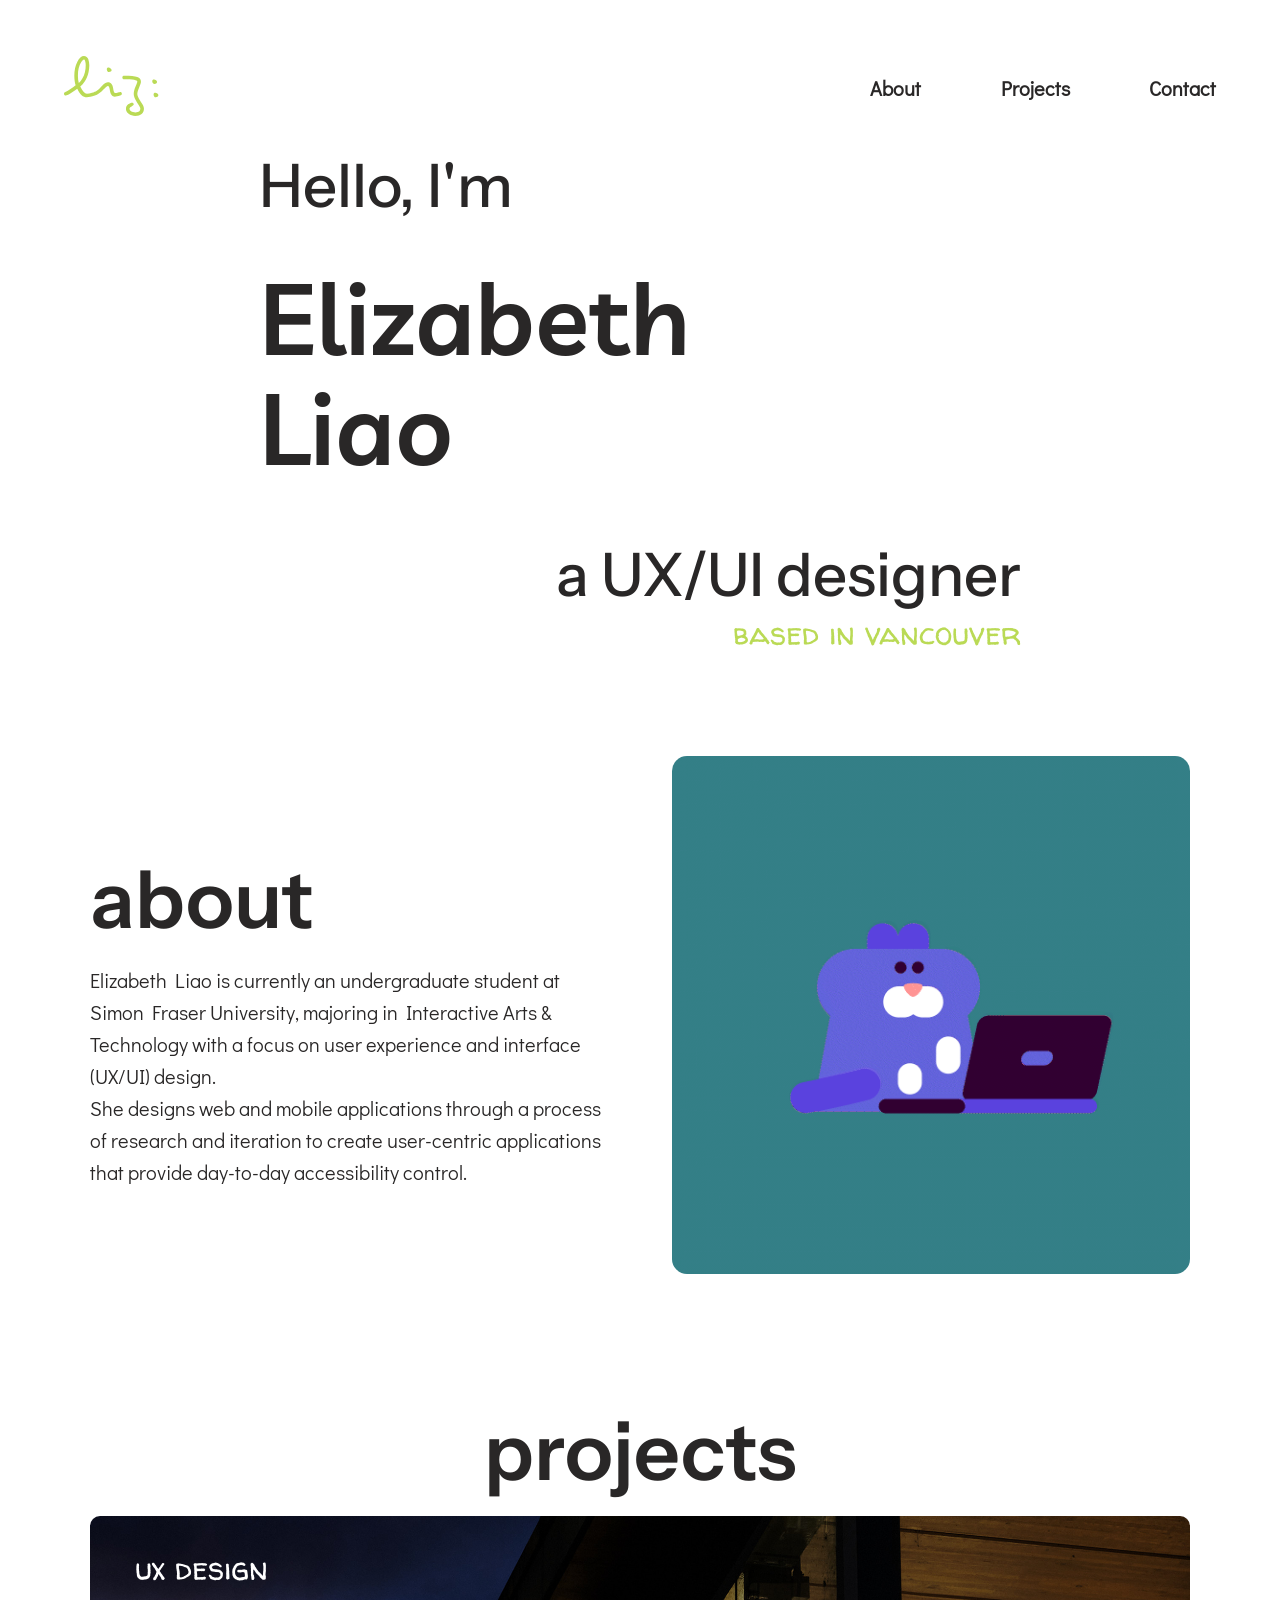
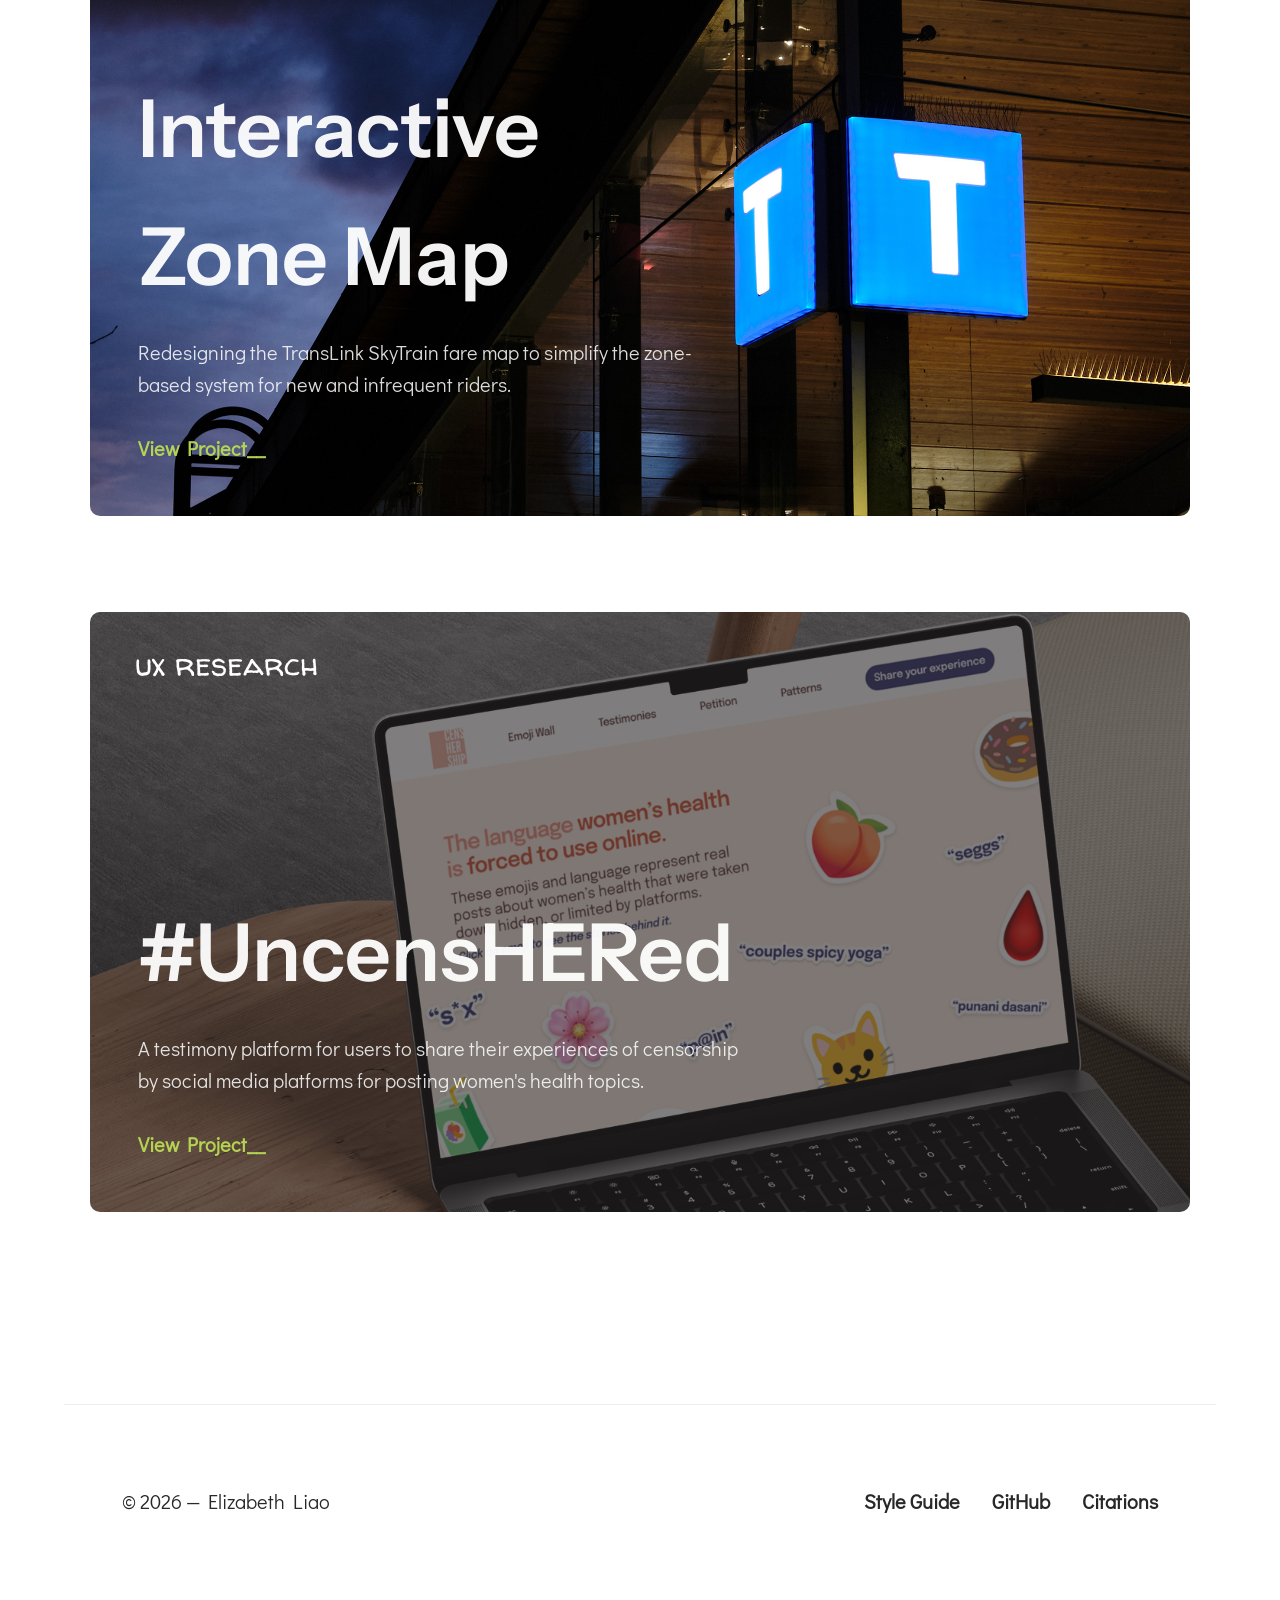
==== index.html @ 22139eaf "Changed name for publish" ====
<!DOCTYPE html>
<html lang="en">

<head>
    <meta charset="UTF-8">
    <meta name="viewport" content="width=device-width, initial-scale=1.0">
    <link href="css/main.css" rel="stylesheet">
    <link href="css/pages.css" rel="stylesheet">
    <title>Elizabeth Liao - UX/UI Designer</title>

</head>

<body>
    <header class="project-header">
        <nav class="nav box">
            <div class="logo">
                <img src="/img/logo.svg" alt="Logo">
            </div>
            <input type="checkbox" id="menu-toggle" class="menu-checkbox">
            <label for="menu-toggle" class="hamburger">
                <span></span>
                <span></span>
                <span></span>
            </label>
            <div class="nav-link">
                <a class="box-item-nav" href="#">About</a>
                <a class="box-item-nav" href="#projects">Projects</a>
                <a class="box-item-nav" href="/contacts.html">Contact</a>
            </div>
            </div>
        </nav>
    </header>

    <main>
        <section class="hero">
            <h3 class="hero-hello">Hello, I'm</h3>

            <h1 class="hero-name">
                Elizabeth<br>
                Liao
            </h1>

            <div class="hero-subtitle">
                <h3>a UX/UI designer</h3>
                <h4>based in vancouver</h4>
            </div>
        </section>

        <section class="about">
            <div class="about-text">
                <h2>about</h2>
                <p>Elizabeth Liao is currently an undergraduate student at Simon Fraser University, majoring in
                    Interactive Arts & Technology with a focus on user experience and interface (UX/UI) design.<br>
                    She designs web and mobile applications through a process of research and iteration to create
                    user-centric applications that provide day-to-day accessibility control.</p>
            </div>
            <div class="about-image">
                <img src="img/Cat.gif" alt="About Image">
            </div>
        </section>

        <section id="projects" class="projects">
            <h2 class="projects-heading">projects</h2>

            <div class="project-card">
                <div class="project-tags">
                    <h4><span class="category">ux design</span></h4>
                </div>

                <img src="img/translink-hero.png" alt="Project Thumbnail">

                <a href="/projects/translink.html" class="card-overlay">
                    <div class="overlay-content">
                        <h2 class="project-title">Interactive<br>Zone Map</h2>
                        <p class="project-description">
                            Redesigning the TransLink SkyTrain fare map to simplify the zone-based system for new and
                            infrequent riders.
                        </p>
                        <p><span class="view-project"><strong>View Project__</strong></span></p>
                    </div>
                </a>
            </div>

            <div class="project-card">
                <div class="project-tags">
                    <h4><span class="category">ux research</span></h4>
                </div>

                <img src="img/uncenshered_hero.png" alt="Project Thumbnail">

                <a href="/projects/uncenshered.html" class="card-overlay">
                    <div class="overlay-content">
                        <h2 class="project-title">#UncensHERed</h2>
                        <p class="project-description">
                            A testimony platform for users to share their experiences of censorship by social media
                            platforms for posting women's health topics.
                        </p>
                        <p><span class="view-project"><strong>View Project__</strong></span></p>
                    </div>
                </a>
            </div>
        </section>
    </main>

    <footer class="main-footer">
        <p class="footer-year">© 2026 — Elizabeth Liao</p>
        <div class="footer-links">
            <a href="../styleguide.html" class="footer-link">Style Guide</a>
            <a href="https://github.com/rouyu0405/IAT339portfolio" class="footer-link">GitHub</a>
            <a href="../citations.html" class="footer-link">Citations</a>
        </div>
    </footer>

</body>

</html>
---- css/main.css ----
/* fonts, from: Google Fonts */
@import url('https://fonts.googleapis.com/css2?family=Didact+Gothic&family=Instrument+Sans:ital,wght@0,400..700;1,400..700&family=Livvic:ital,wght@0,100;0,200;0,300;0,400;0,500;0,600;0,700;0,900;1,100;1,200;1,300;1,400;1,500;1,600;1,700;1,900&family=Walter+Turncoat&display=swap');

* {
    box-sizing: border-box;
}

html {
    scroll-behavior: smooth;
}

body {
    background-color: #ffffff;
    color: #292727;
    padding: 3rem 5%;
    margin: 0 auto;
}

/* Text */
h1 {
    font-family: "Livvic", sans-serif;
    font-weight: 600;
    font-size: clamp(3rem, 8vw + 1rem, 6.25rem);
    color: #292727;
    margin-top: 0;
    line-height: 1.1;
}

h2 {
    font-family: "Instrument Sans", sans-serif;
    font-weight: 600;
    font-size: clamp(2rem, 5vw + 1rem, 5rem);
    color: #292727;
    margin-top: 2rem;
    margin-bottom: 1rem;
}

h3 {
    font-family: "Instrument Sans", sans-serif;
    font-weight: 500;
    font-size: clamp(2rem, 4vw + 1rem, 3.75rem);
    color: #292727;
    margin-top: 1.5rem;
}

h4 {
    font-family: "Walter Turncoat", cursive;
    font-size: clamp(1rem, 2vw + 1rem, 2rem);
    color: #BADA55;
    font-weight: 400;
    margin: 0;
}

p,
li,
a,
input,
button,
label,
legend {
    font-family: "Didact Gothic", sans-serif;
    font-size: clamp(1.1rem, 0.5vw + 1rem, 1.25rem);
    font-weight: 400;
    color: #292727;
    line-height: 1.6;
}

p {
    margin-top: 0;
    margin-bottom: 1.5rem;
}

/* Style Guide Structure */
section[id] {
    margin-bottom: 6rem;
}

.element {
    padding: 3rem 0;
    border-top: 1px solid #eaeaea;
}

code {
    background-color: #f7f7f7;
    padding: 1rem;
    display: block;
    border-radius: 8px;
    border-left: 4px solid #BADA55;
    margin-bottom: 1.5rem;
    font-family: monospace;
    font-size: 1rem;
    color: #555;
    overflow-x: auto;
}

/* Header & Nav */
header {
    margin-bottom: 5rem;
    padding-bottom: 2rem;
}

.nav.box {
    display: flex;
    width: 100%;
    justify-content: space-between;
    align-items: center;
    gap: 1rem;
    margin-top: 0.5rem;
    flex-wrap: wrap;
}

.box-item-nav {
    text-decoration: none;
    color: #292727;
    font-weight: 600;
    position: relative;
    padding: 0.5rem 0;
    display: inline-block;
}

.box-item-nav::after {
    content: '';
    position: absolute;
    width: 0;
    height: 2px;
    bottom: 0;
    left: 0;
    background-color: #BADA55;
    transition: width 0.3s ease;
    /* Animation */
}

.box-item-nav:hover::after {
    width: 100%;
}

.menu-checkbox {
    display: none;
}

.hamburger {
    display: none;
    flex-direction: column;
    gap: 5px;
    cursor: pointer;
}

.hamburger span {
    width: 25px;
    height: 3px;
    background-color: #BADA55;
    border-radius: 2px;
}

.nav-link {
    display: flex;
    justify-content: space-between;
    width: 30%;
}

/* Interactive Elements */
.text-link {
    color: #292727;
    text-decoration: none;
    background-color: #BADA55;
    padding: 0 0.25rem;
    transition: background-color 0.3s ease;
}

.text-link:hover {
    background-color: #BADA55;
    color: #ffffff;
}

.button-submit,
.button-reset {
    display: inline-block;
    padding: 0.75rem 2rem;
    color: #B2BF99;
    text-decoration: none;
    border: none;
    border-radius: 25px;
    cursor: pointer;
    transition: all 0.3s ease;
    font-family: "Didact Gothic", sans-serif;
}

.button-submit:hover,
.button-reset:hover,
.button:hover {
    background-color: #BADA55;
    color: #292727;
}

/* Styling for the image link*/
.img-link img {
    max-width: 400px;
    transition: transform 0.3s ease;
    display: block;
    height: auto;
}

.img-link img:hover {
    transform: scale(1.05);
}

/* Forms */
fieldset {
    border: 1px solid #eaeaea;
    border-radius: 12px;
    padding: 2rem;
    margin-bottom: 1.5rem;
}

legend {
    padding: 0 1rem;
    font-weight: 600;
    color: #BADA55;
}

input[type="text"],
input[type="email"] {
    width: 100%;
    max-width: 400px;
    padding: 0.75rem 1rem;
    border-radius: 8px;
    border: 1px solid #ccc;
    margin-top: 0.5rem;
    margin-bottom: 1rem;
    font-family: "Didact Gothic", sans-serif;
    transition: border-color 0.3s ease;
}

input[type="text"]:focus,
input[type="email"]:focus {
    outline: none;
    border-color: #BADA55;
}

input[type="radio"] {
    accent-color: #BADA55;
    margin-right: 0.5rem;
}

label {
    display: block;
    margin-bottom: 0.5rem;
    cursor: pointer;
}

.radio-input label {
    display: inline-flex;
    align-items: center;
    margin-right: 1.5rem;
}

/* Combined Elements */
/* Project Card */
.project-card {
    position: relative;
    width: 100%;
    max-width: 1100px;
    margin-bottom: 6rem;
    overflow: hidden;
    border-radius: 10px;
    background-color: #f9f9f9;
}

.project-card img {
    display: block;
    width: 100%;
    height: 600px;
    object-fit: cover;
    transition: transform 0.6s cubic-bezier(0.25, 1, 0.5, 1);
}

.project-card:hover img {
    transform: scale(1.05);
}

.card-overlay {
    position: absolute;
    inset: 0;
    /* shorthand for top/bottom/left/right: 0 */
    display: flex;
    flex-direction: column;
    justify-content: flex-end;
    padding: 3rem;
    text-decoration: none;
    opacity: 0.95;
    transition: opacity 0.3s ease;
}

.overlay-content {
    max-width: 600px;
    transform: translateY(20px);
    transition: transform 0.4s ease;
}

.project-card:hover .overlay-content {
    transform: translateY(0);
}

.project-title {
    color: #ffffff;
    margin-bottom: 1rem;
}

.project-description {
    color: rgba(255, 255, 255, 0.9);
    margin-bottom: 2rem;
    padding-left: 0;
}

.view-project {
    color: #BADA55;
}

.project-tags {
    position: absolute;
    top: 30px;
    left: 30px;
    z-index: 5;
    display: flex;
    align-items: center;
    gap: 15px;
}

.project-tags .category {
    color: white;
    padding: 5px 15px;
}

/* Process Section */
.process-container {
    display: flex;
    gap: 40px;
    align-items: flex-start;
    max-width: 1200px;
    /* limit the width for readability*/
    margin: 0 auto;
    font-family: sans-serif;
}

.process-column-left {
    flex: 1;
}

.process-column-right {
    flex: 2;
    display: flex;
    flex-direction: column;
}

.process-image {
    width: 100%;
    height: auto;
    border-radius: 12px;
    margin-bottom: 24px;
}

.process-description {
    text-align: left;
}

/* Challenges Section */
.challenges-container {
    max-width: 1100px;
    margin: 0 auto;
    padding: 40px 20px;
    font-family: sans-serif;
}

.challenges-row {
    display: flex;
    align-items: center;
    gap: 60px;
    margin-bottom: 80px;
}

.challenges-row:nth-child(even) {
    flex-direction: row-reverse;
    /* Select every second row and reverse the order */
}

.challenges-image,
.challenges-text {
    flex: 1;
}

.challenges-image img {
    width: 100%;
    height: auto;
    display: block;
    border-radius: 8px;
}

/* Roles Section */
.roles-grid {
    display: grid;
    grid-template-columns: repeat(3, 1fr);
    gap: 4rem;
    border-top: 1px solid #292727;
    padding-top: 1rem;
    margin-top: 2rem;
}

.role-number {
    color: #B2BF99;
    opacity: 0.5;
    margin: 0;
}

/* Footer*/
.main-footer {
    padding: 5rem 5%;
    display: flex;
    justify-content: space-between;
    align-items: center;
    border-top: 1px solid #eee;
}

.footer-year {
    margin: 0;
}

.footer-links {
    display: flex;
    gap: 2rem;
}

.footer-link {
    color: #292727;
    text-decoration: none;
    font-weight: 600;
    transition: color 0.3s ease;
}

.footer-link:hover {
    color: #BADA55;
}

/* Media Queries */
@media (max-width: 1200px) {

    /* Challenges Grid */
    .challenges-container {
        max-width: 900px;
    }
}

@media (max-width: 768px) {

    /* Header */
    .hamburger {
        display: flex;
    }

    .nav-link {
        display: none;
        flex-direction: column;
        width: 100%;
        background-color: #ffffff;
        position: absolute;
        top: 60px;
        left: 0;
        padding: 1rem;
        border-bottom: 2px solid #BADA55;
        z-index: 10;
    }

    .menu-checkbox:checked~.nav-link {
        display: flex;
    }

    .box-item-nav {
        width: 100%;
        padding: 1rem 0;
        color: #292727 !important; 
    }

    /* Project Card */
    .project-card img {
        height: 500px;
    }

    .card-overlay {
        padding: 2rem;
    }

    /* Process Chunk*/
    .process-container {
        flex-direction: column;
        gap: 1.5rem;
    }

    .process-image {
        width: 70%;
    }

    /* Challenges Grid */
    .challenges-container {
        max-width: 600px;
    }

    .challenges-row,
    .challenges-row:nth-child(even) {
        flex-direction: column;
        gap: 1.5rem;
        margin-bottom: 3.5rem;
    }

    .challenges-image img {
        max-width: 300px;
    }

    /* Roles Section */
    .roles-grid {
        grid-template-columns: 1fr;
        /* 3 columns to 1 */
        gap: 2.5rem;
        /* reduced gap */
        padding-top: 2rem;
    }

    /* Footer */
    .main-footer {
        flex-direction: column;
        gap: 2rem;
        text-align: center;
        padding: 4rem 5%;
    }

    .footer-links {
        flex-direction: row;
        justify-content: center;
        flex-wrap: wrap;
        gap: 1.5rem;
    }
}

@media (max-width: 480px) {

    /* Footer */
    .footer-links {
        flex-direction: column;
        gap: 1rem;
    }
}
---- css/pages.css ----
/* ABOUT PAGE */
body {
    margin: 0 auto;
}

header {
    margin-bottom: 0;
    padding-bottom: 0;
}

main {
    display: flex;
    flex-direction: column;
    align-items: center; 
    width: 100%;
}

/* Hero Section */
.hero {
    display: grid;
    grid-template-columns: repeat(12, 1fr);
    grid-column-gap: 1rem;
    min-height: 60vh;
    align-content: center;
    width: 100%;
}

.hero-hello {
    grid-column: 3 / -1;
    text-align: left;
    margin-bottom: 2.5rem;
}

.hero-name {
    grid-column: 3 / 11; 
    text-align: left;
    margin: 0;
    white-space: nowrap;
}

.hero-subtitle {
    grid-column: 1 / 11;
    text-align: right;
    margin-top: 2rem;
}

.hero-subtitle h3 {
    margin-bottom: 0;
}

.about {
    display: flex;
    align-items: center;
    justify-content: space-between;
    gap: 4rem;
    margin: 6rem 0;
    width: 100%;
    max-width: 1100px;
}

.about-text {
    flex: 1;
}

.about-image {
    flex: 1;
    display: flex;
    justify-content: center;
}

.about-image img {
    max-width: 100%;
    height: auto;
    border-radius: 15px;
}

.projects {
    width: 100%;
    display: flex;
    flex-direction: column;
    align-items: center;
}


/* --- Contact Page --- */
.contact-main {
    width: 100%;
    max-width: 1100px;
    margin: 0 auto;
    padding: 8rem 5% 4rem 5%;
}

.title-section {
    width: 100%;
    margin-bottom: 3rem;
}

.contact-section {
    display: flex;
    justify-content: space-between;
    align-items: flex-start;
    gap: 4rem;
    width: 100%;
    margin-bottom: 4rem;
}

.contact-left {
    flex: 1;
}

.contact-right {
    flex: 1;
    display: flex;
    justify-content: flex-end;
}

.contact-img img {
    max-width: 100%;
    height: auto;
    border-radius: 10px;
    display: block;
}



@media (max-width: 768px) {
    /*Hero Section */
    .hero {
        display: flex;
        flex-direction: column;
        align-items: flex-start;
        min-height: 50vh;
    }

    .hero-hello {
        grid-column: 1 / -1;
        text-align: left;
        width: 100%;
    }
 
    .hero-name {
        grid-column: 1 / -1;
        text-align: center;
        width: 100%;
    }

    .hero-subtitle {
        grid-column: 1 / -1;
        text-align: right;
        width: 100%;
        margin-top: 1rem;
    }
    
    /*About Stack*/
    .about {
        flex-direction: column;
        text-align: left;
        gap: 2rem;
        margin: 3rem;
        align-items: center;
        max-width: 80%;
    }

    .about-text h2 {
        margin-top: 0;
    }

    .about-image {
        width: 100%;
        max-width: 300px;
    }

    .projects-heading {
        margin-top: 6rem;
    }

    /*Contact Section*/
    .contact-section {
        flex-direction: column;
        gap: 2rem;
    }

    .contact-right {
        justify-content: center;
        order: -1;
    }

    .contact-main {
        padding-top: 6rem;
    }
    
}
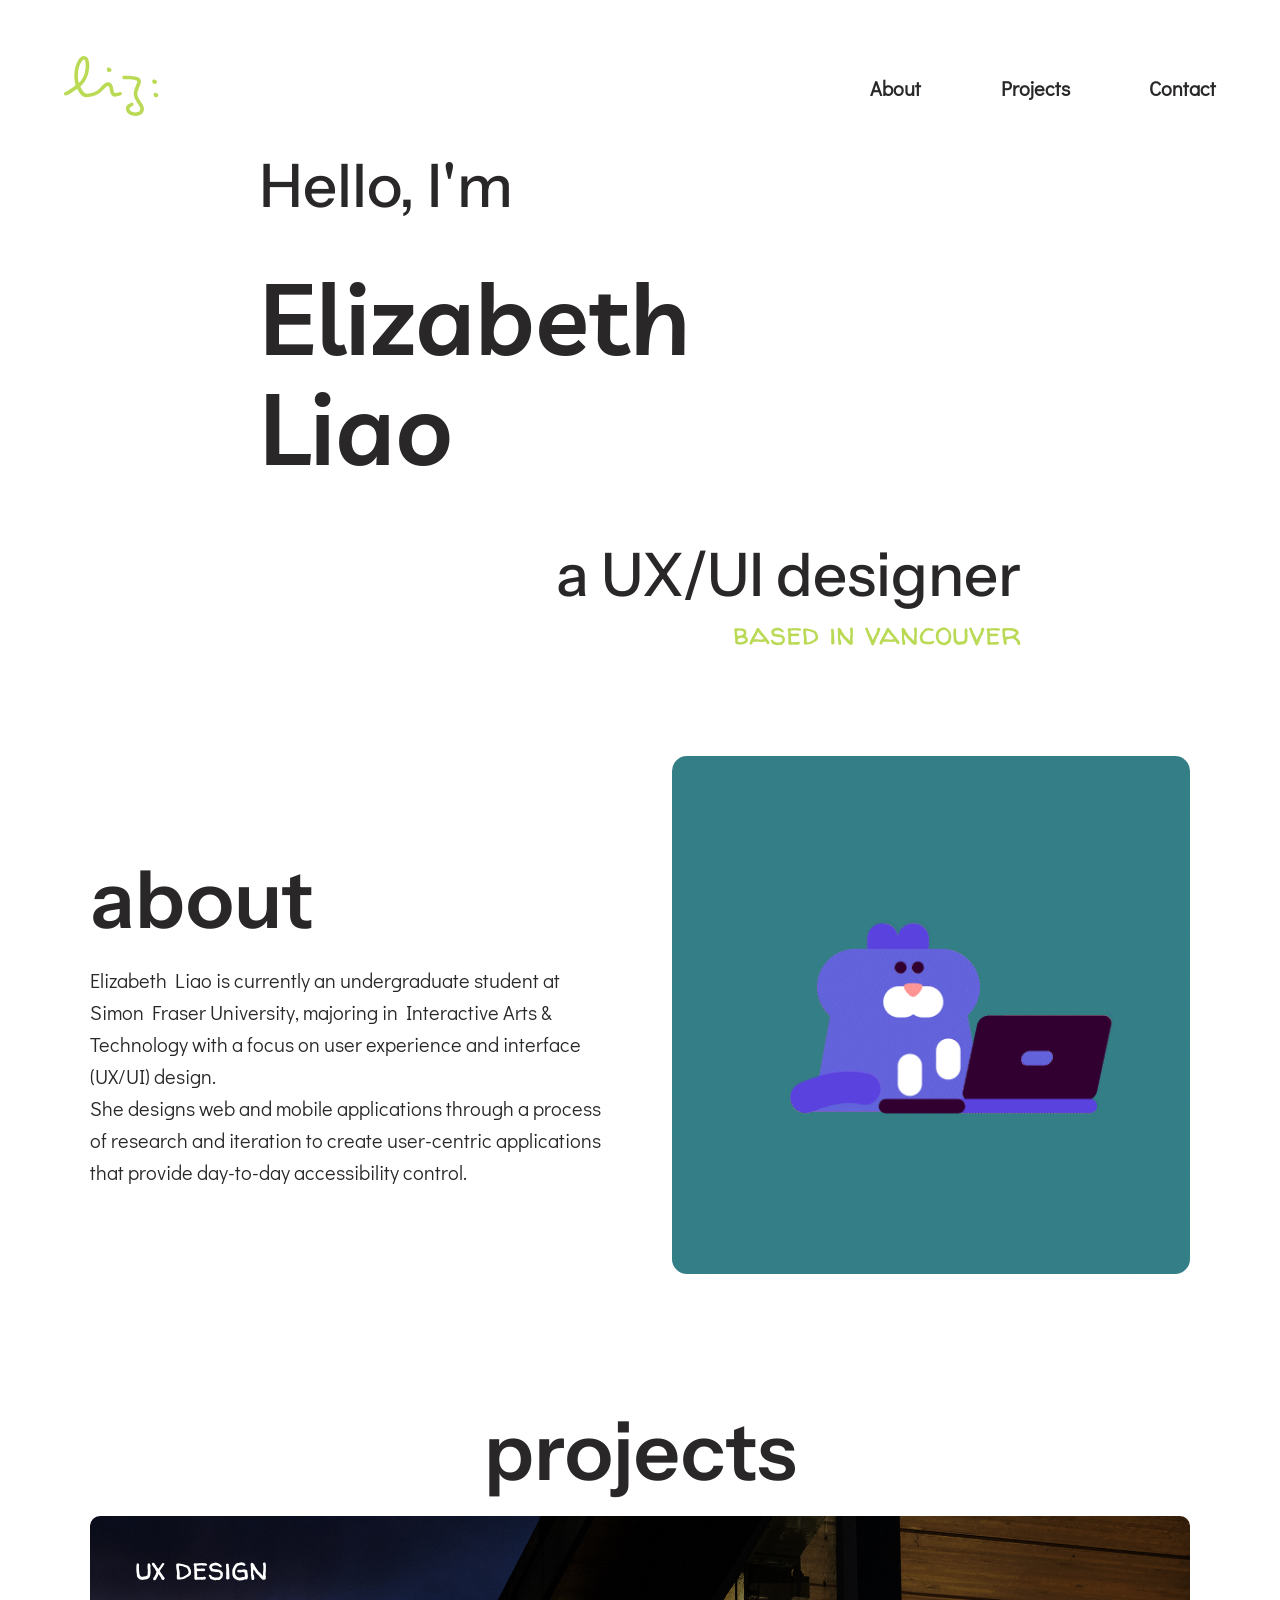
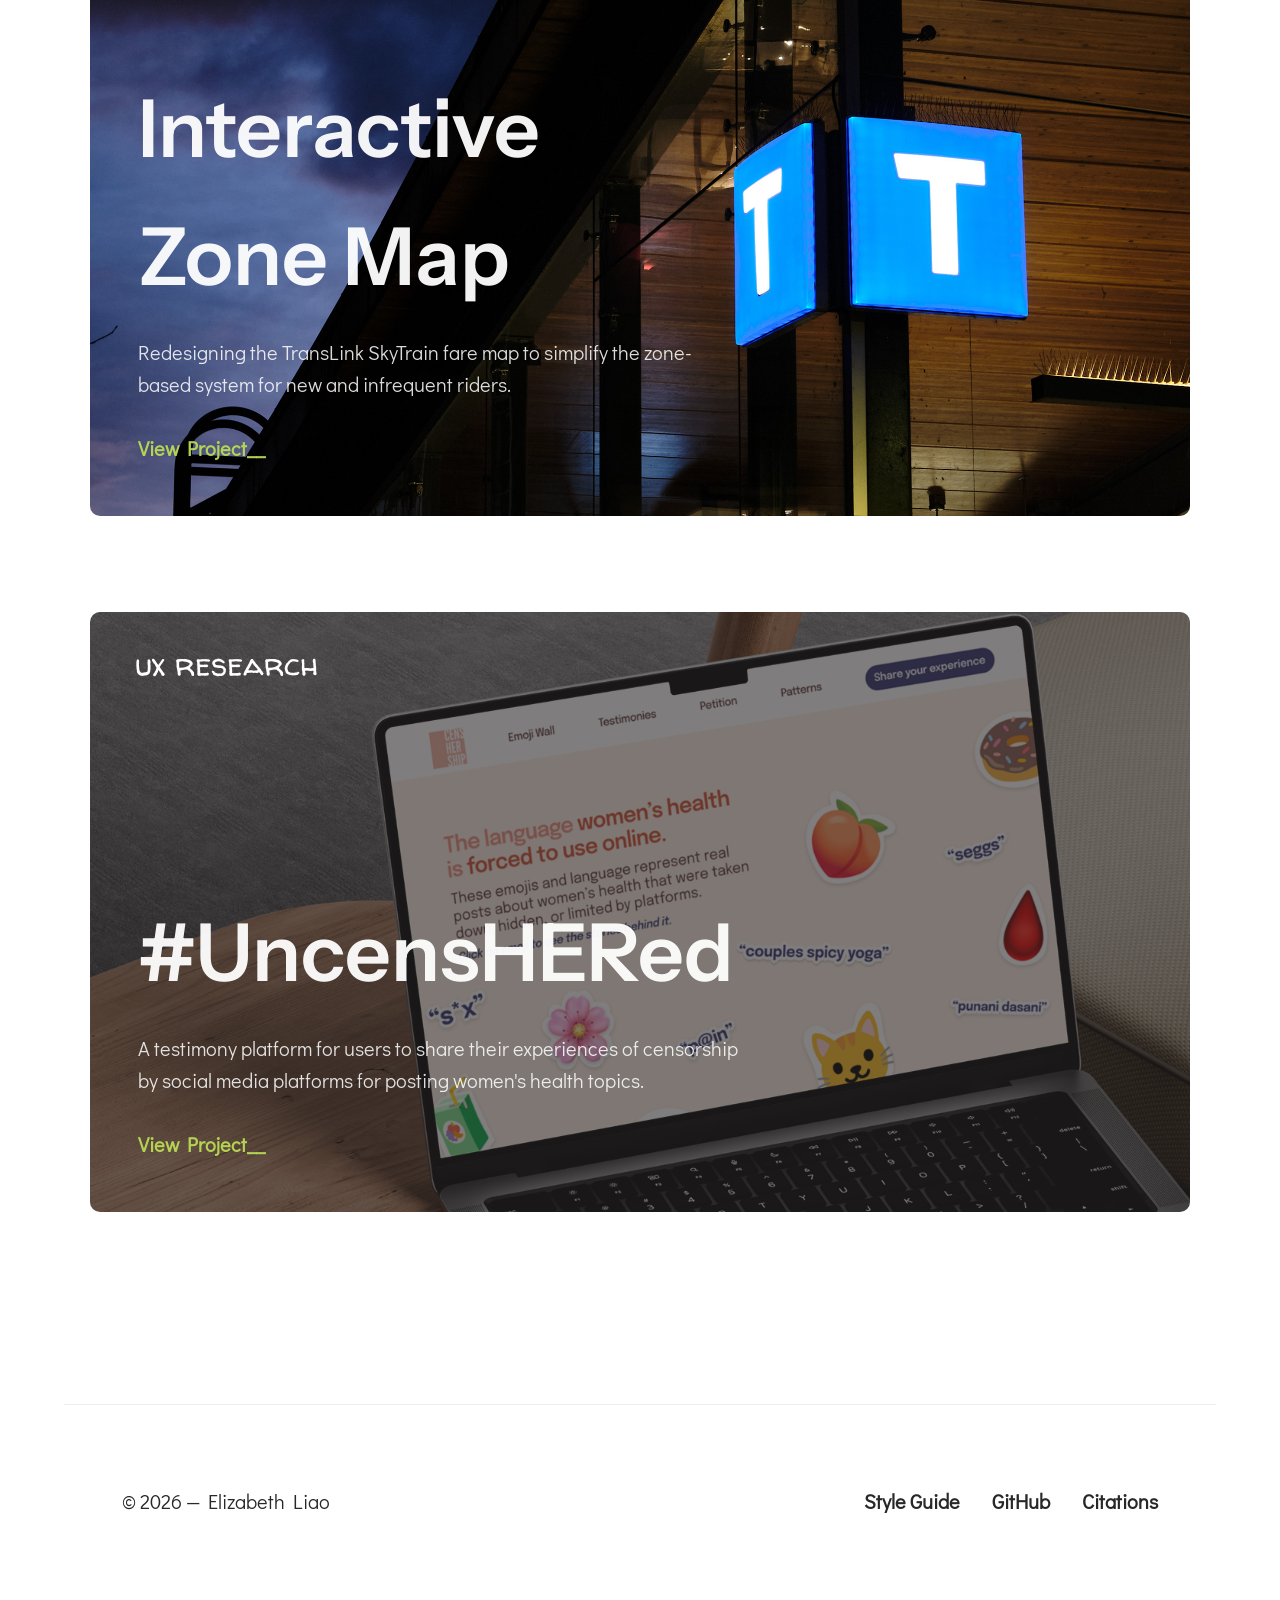
==== commit 601505a0: "Fixed link issues Restored the original content of index.html after accidental removal." ====
--- a/index.html
+++ b/index.html
@@ -25,7 +25,7 @@
             <div class="nav-link">
                 <a class="box-item-nav" href="#">About</a>
                 <a class="box-item-nav" href="#projects">Projects</a>
-                <a class="box-item-nav" href="/contacts.html">Contact</a>
+                <a class="box-item-nav" href="contacts.html">Contact</a>
             </div>
             </div>
         </nav>
@@ -69,7 +69,7 @@
 
                 <img src="img/translink-hero.png" alt="Project Thumbnail">
 
-                <a href="/projects/translink.html" class="card-overlay">
+                <a href="projects/translink.html" class="card-overlay">
                     <div class="overlay-content">
                         <h2 class="project-title">Interactive<br>Zone Map</h2>
                         <p class="project-description">
@@ -88,7 +88,7 @@
 
                 <img src="img/uncenshered_hero.png" alt="Project Thumbnail">
 
-                <a href="/projects/uncenshered.html" class="card-overlay">
+                <a href="projects/uncenshered.html" class="card-overlay">
                     <div class="overlay-content">
                         <h2 class="project-title">#UncensHERed</h2>
                         <p class="project-description">
@@ -113,4 +113,4 @@
 
 </body>
 
-</html>+</html>
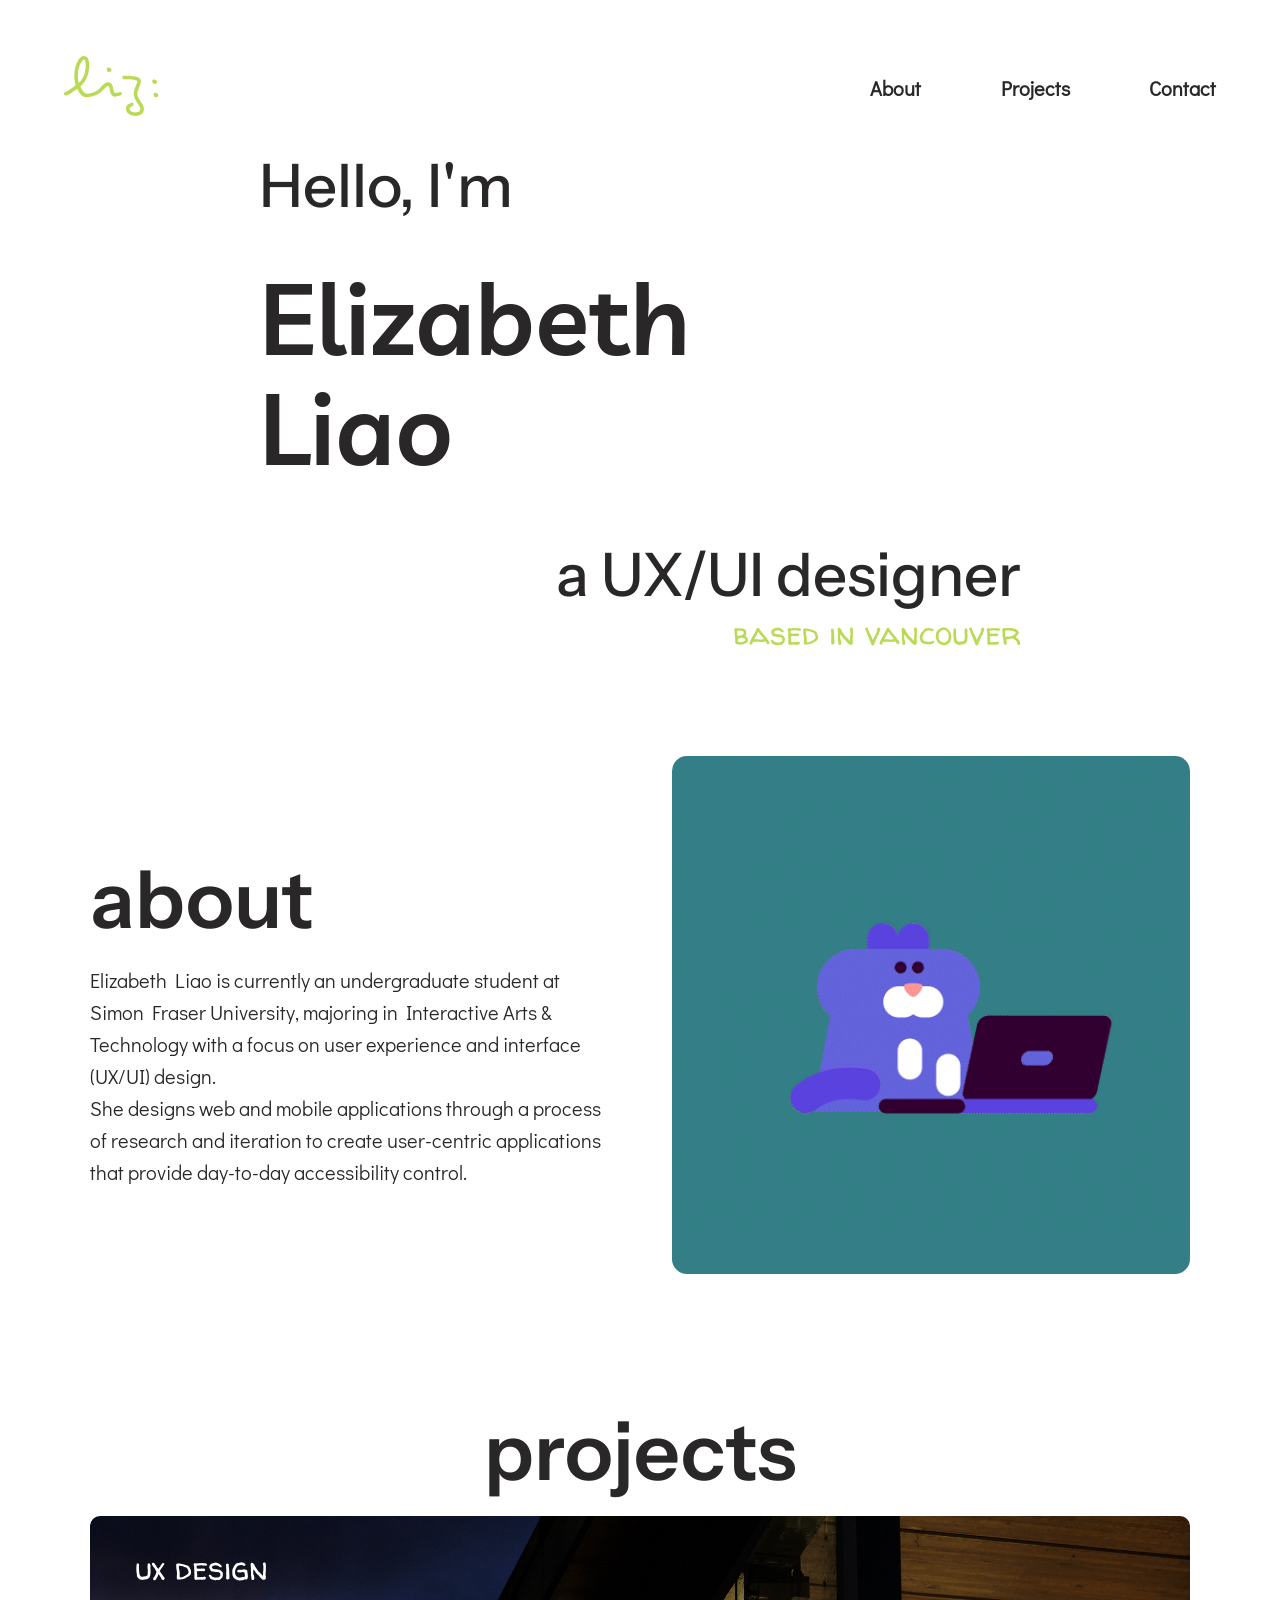
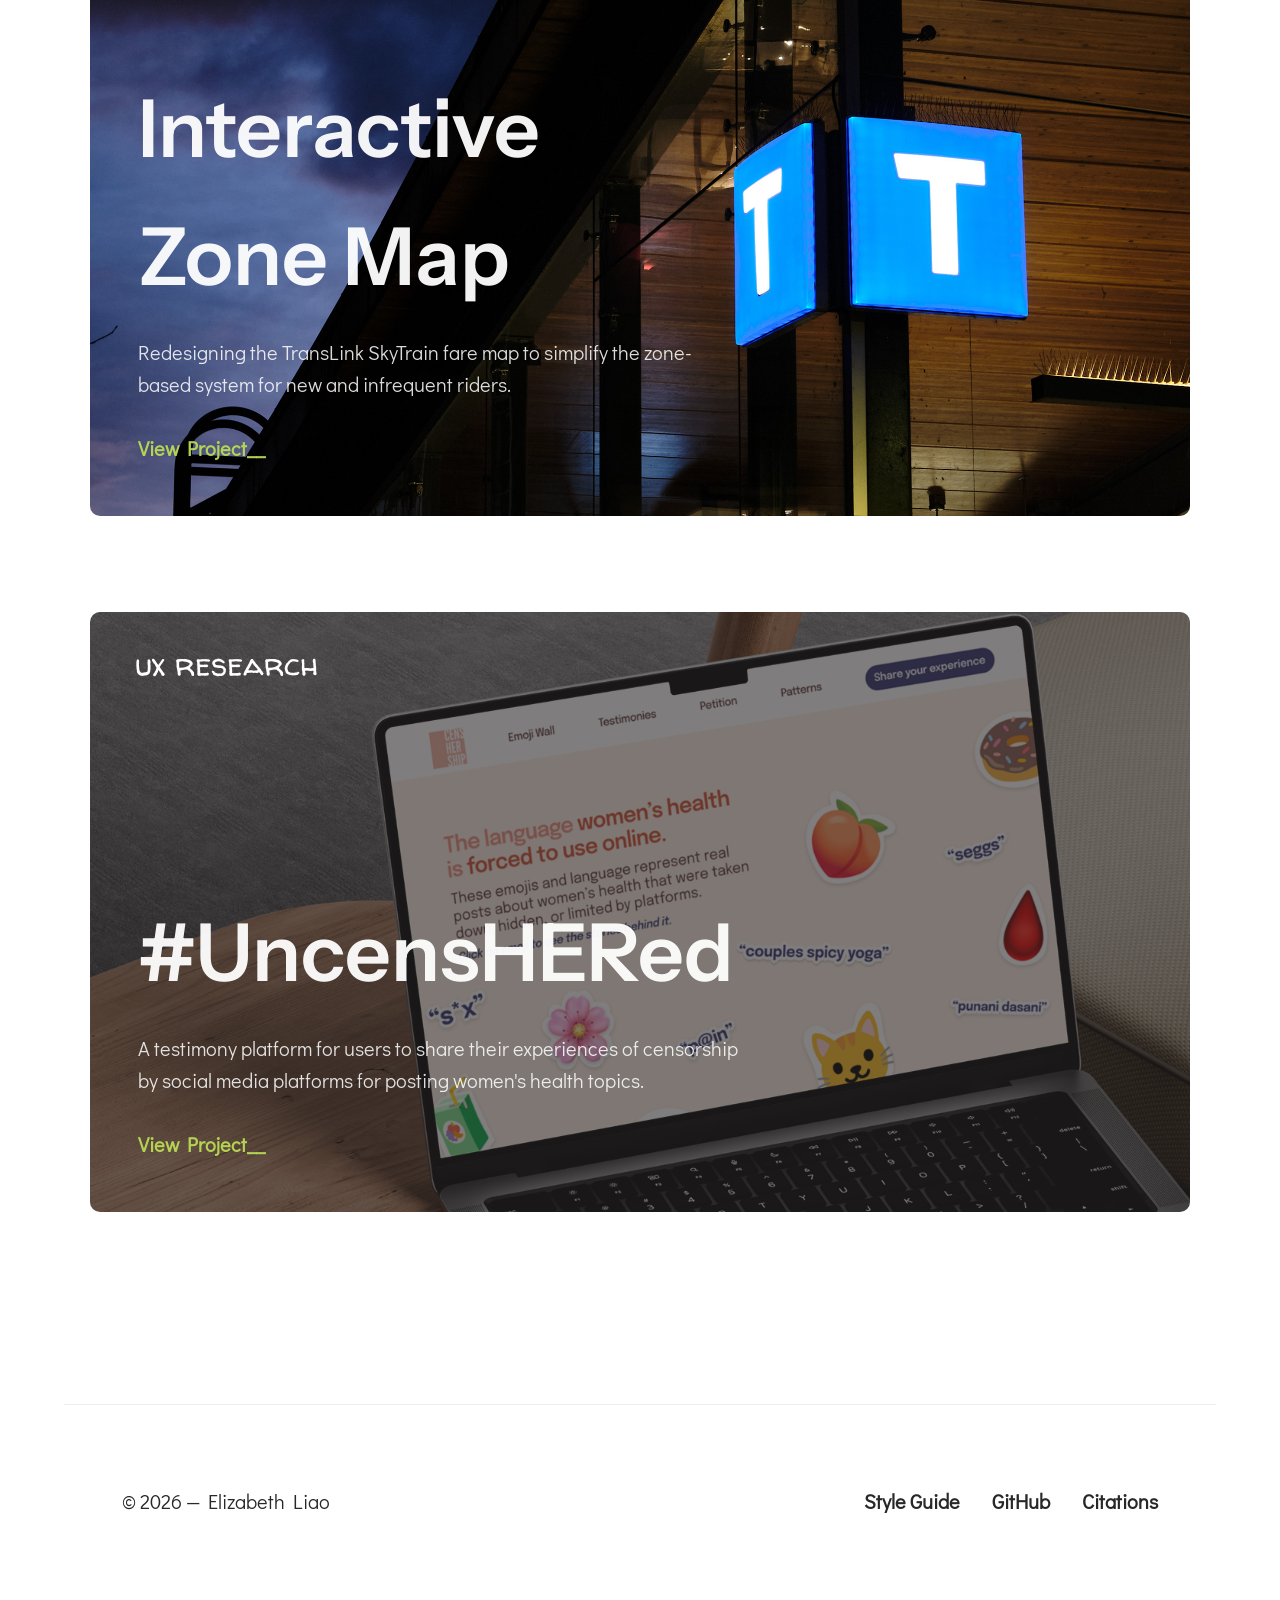
==== commit 55f21629: "Fix links" ====
--- a/index.html
+++ b/index.html
@@ -105,9 +105,9 @@
     <footer class="main-footer">
         <p class="footer-year">© 2026 — Elizabeth Liao</p>
         <div class="footer-links">
-            <a href="../styleguide.html" class="footer-link">Style Guide</a>
+            <a href="styleguide.html" class="footer-link">Style Guide</a>
             <a href="https://github.com/rouyu0405/IAT339portfolio" class="footer-link">GitHub</a>
-            <a href="../citations.html" class="footer-link">Citations</a>
+            <a href="citations.html" class="footer-link">Citations</a>
         </div>
     </footer>
 
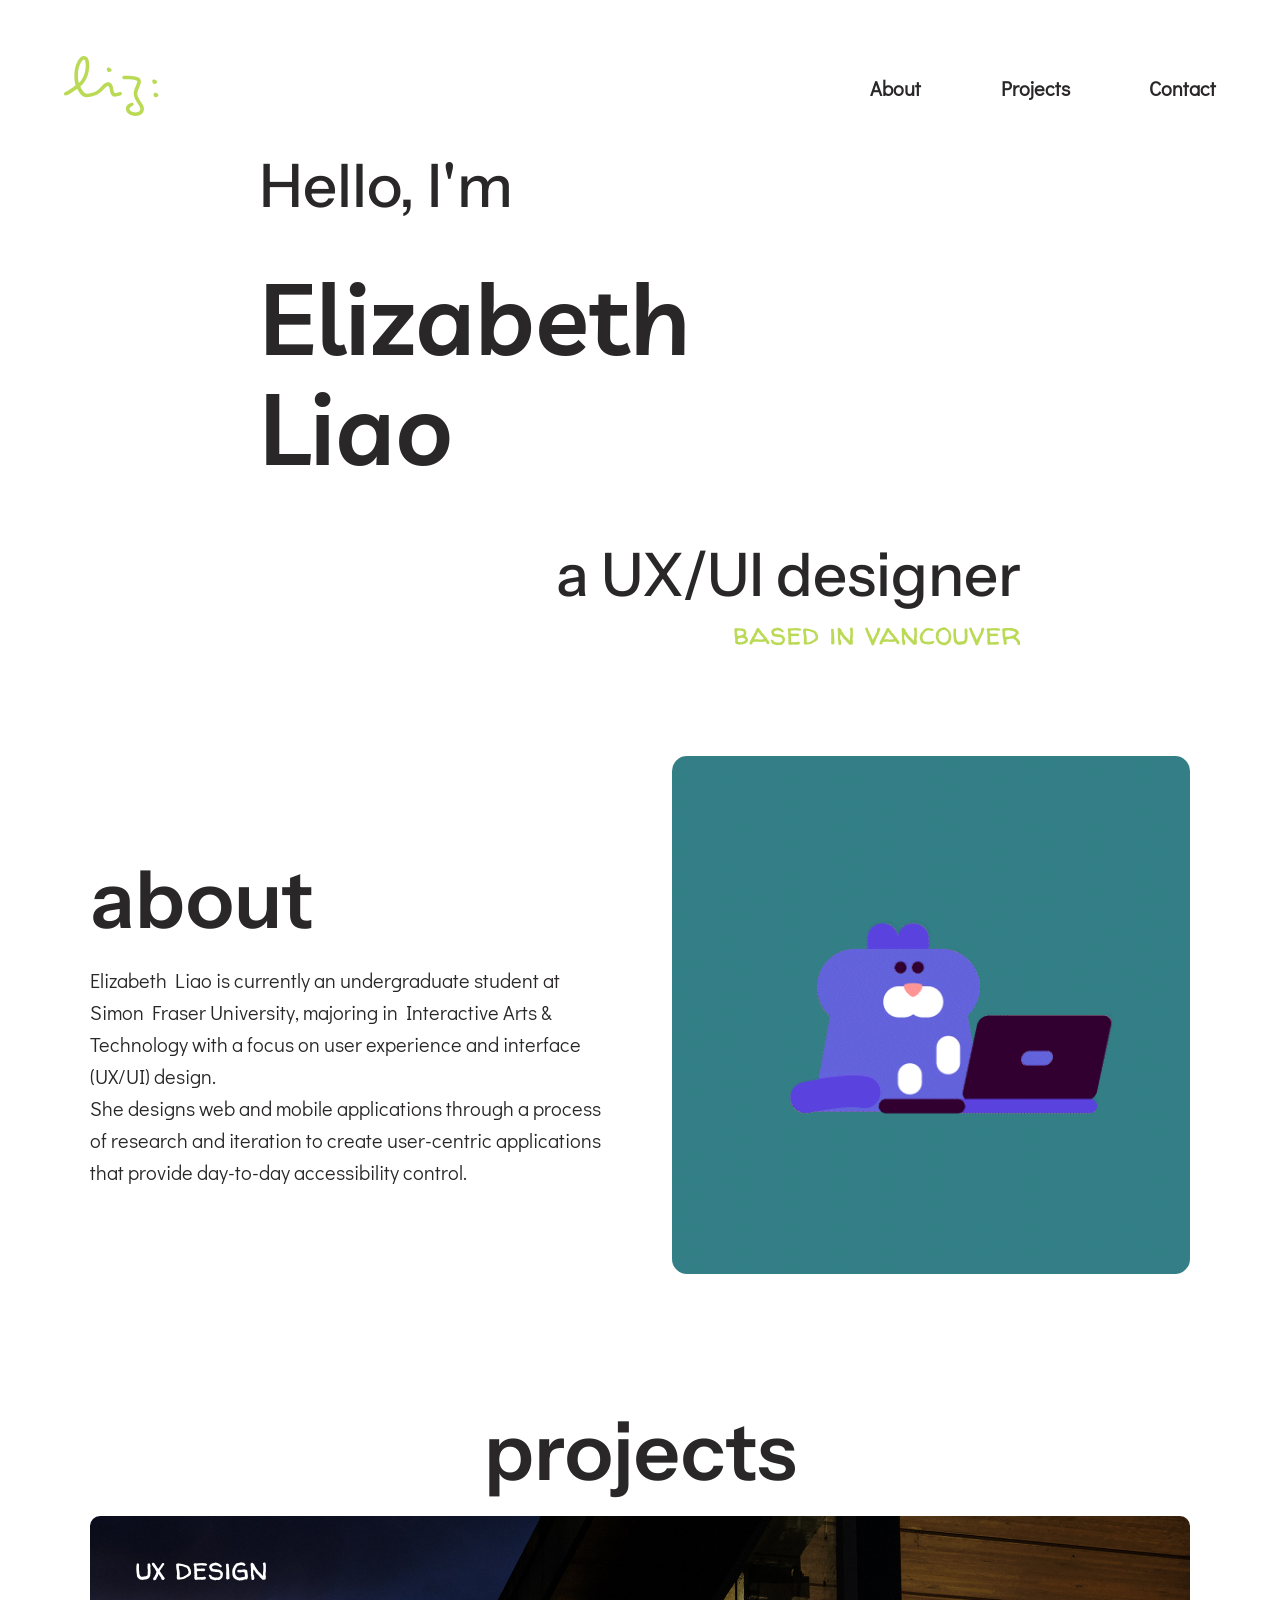
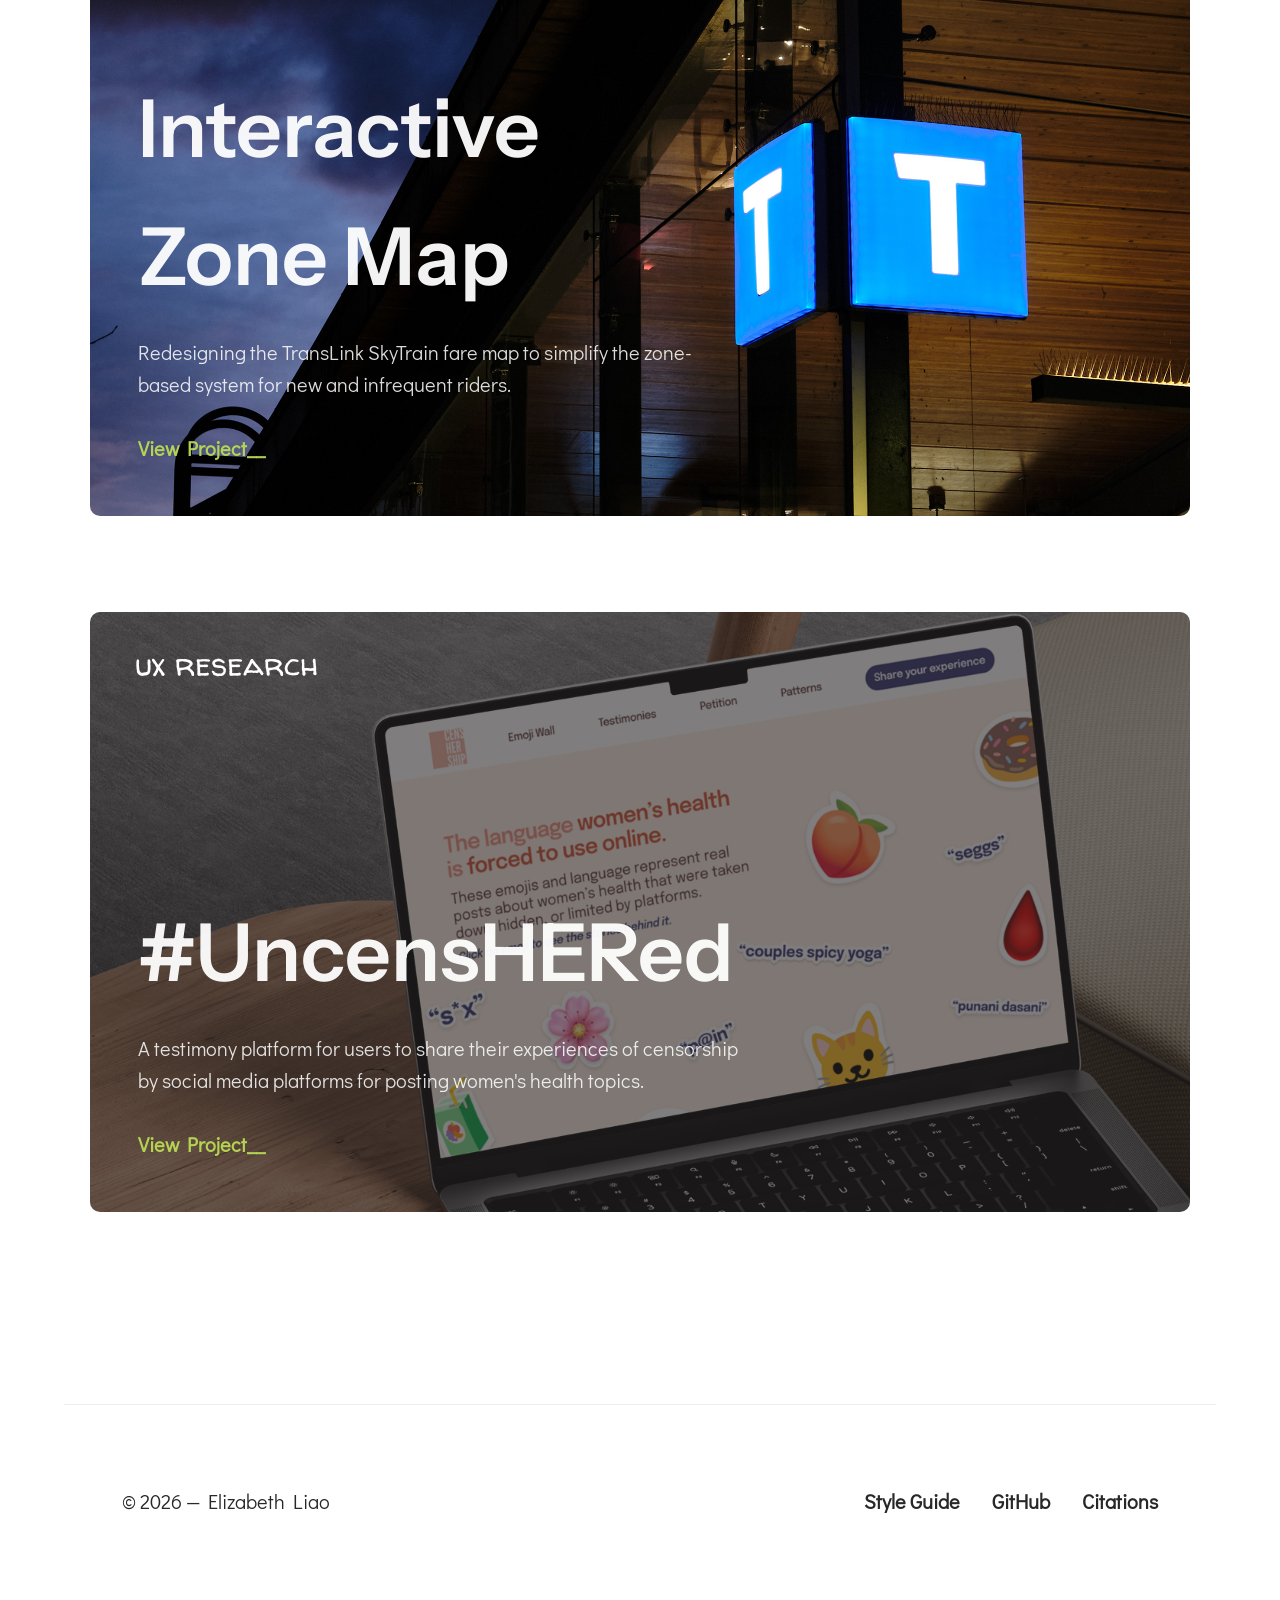
==== commit fa81e5e3: "Fix HTML encoding issues in index.html" ====
--- a/index.html
+++ b/index.html
@@ -14,7 +14,7 @@
     <header class="project-header">
         <nav class="nav box">
             <div class="logo">
-                <img src="/img/logo.svg" alt="Logo">
+                <img src="img/logo.svg" alt="Logo">
             </div>
             <input type="checkbox" id="menu-toggle" class="menu-checkbox">
             <label for="menu-toggle" class="hamburger">
@@ -27,7 +27,7 @@
                 <a class="box-item-nav" href="#projects">Projects</a>
                 <a class="box-item-nav" href="contacts.html">Contact</a>
             </div>
-            </div>
+            
         </nav>
     </header>
 
